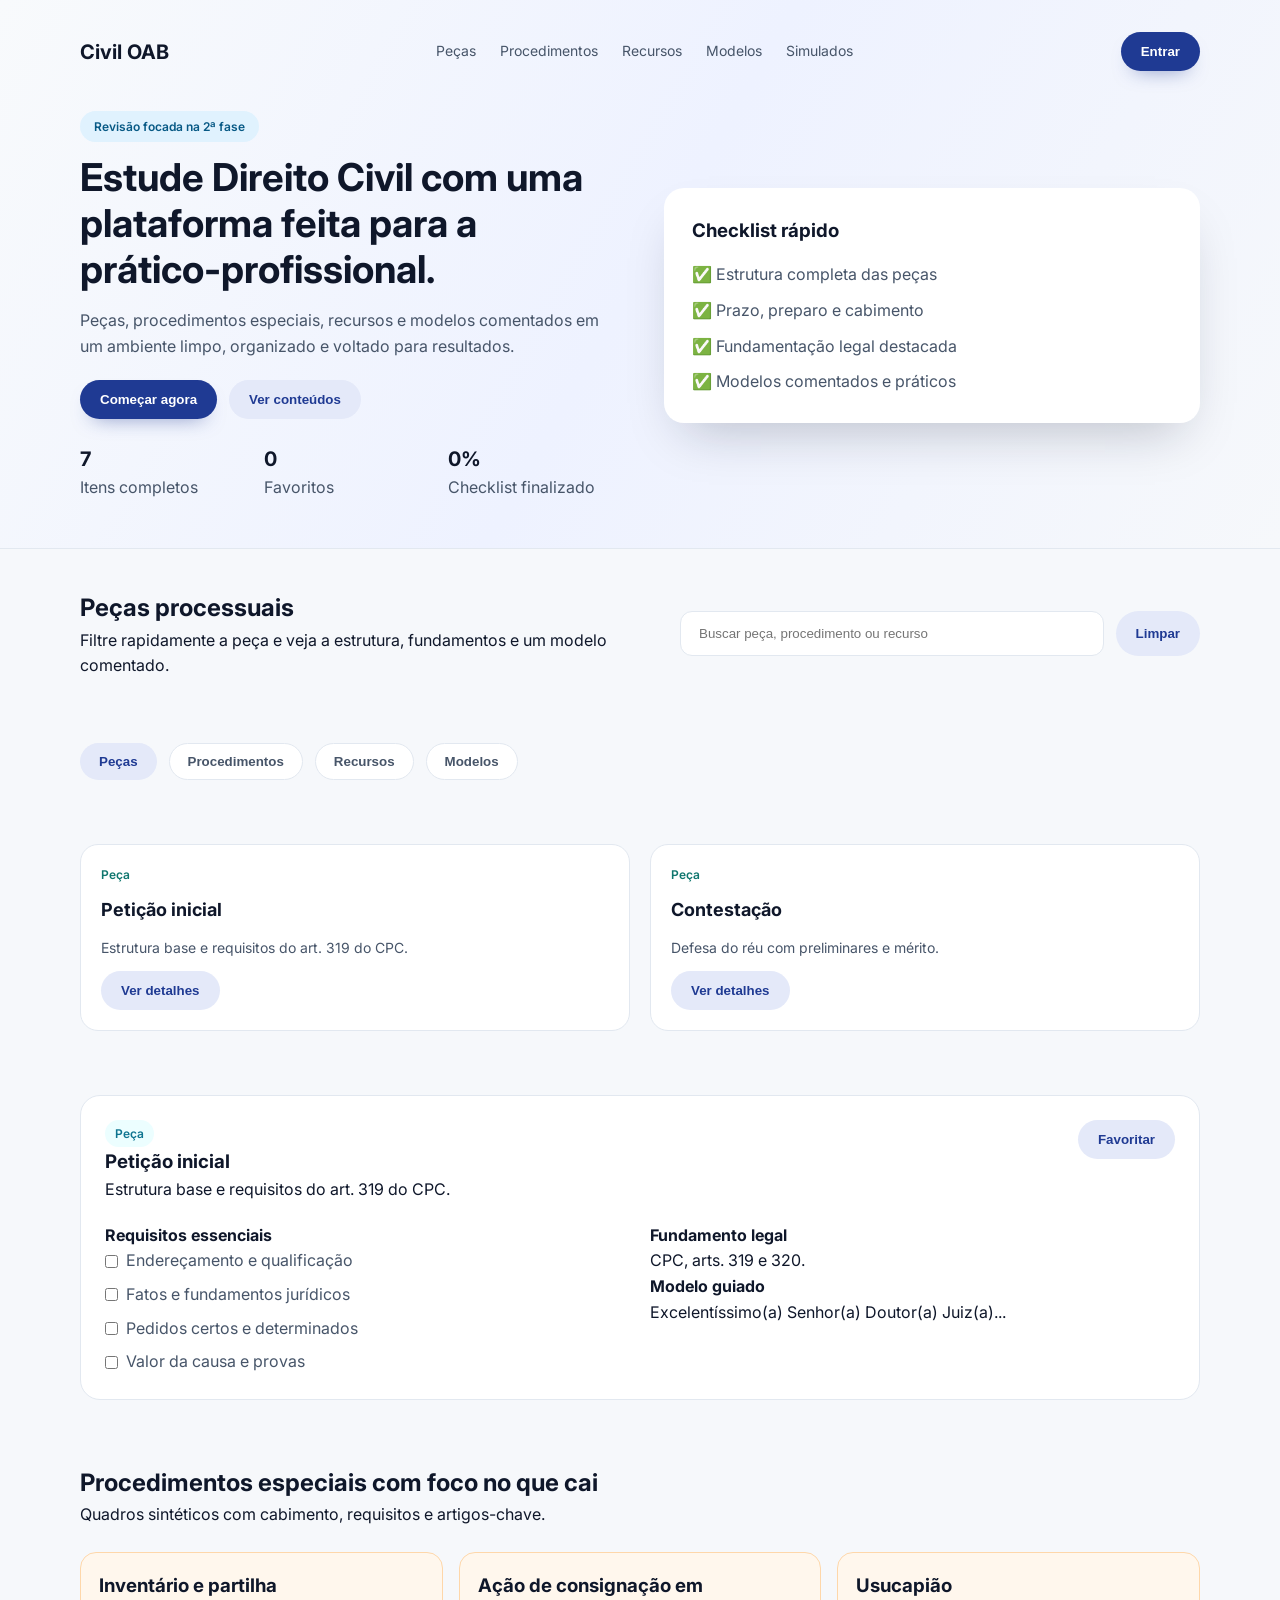
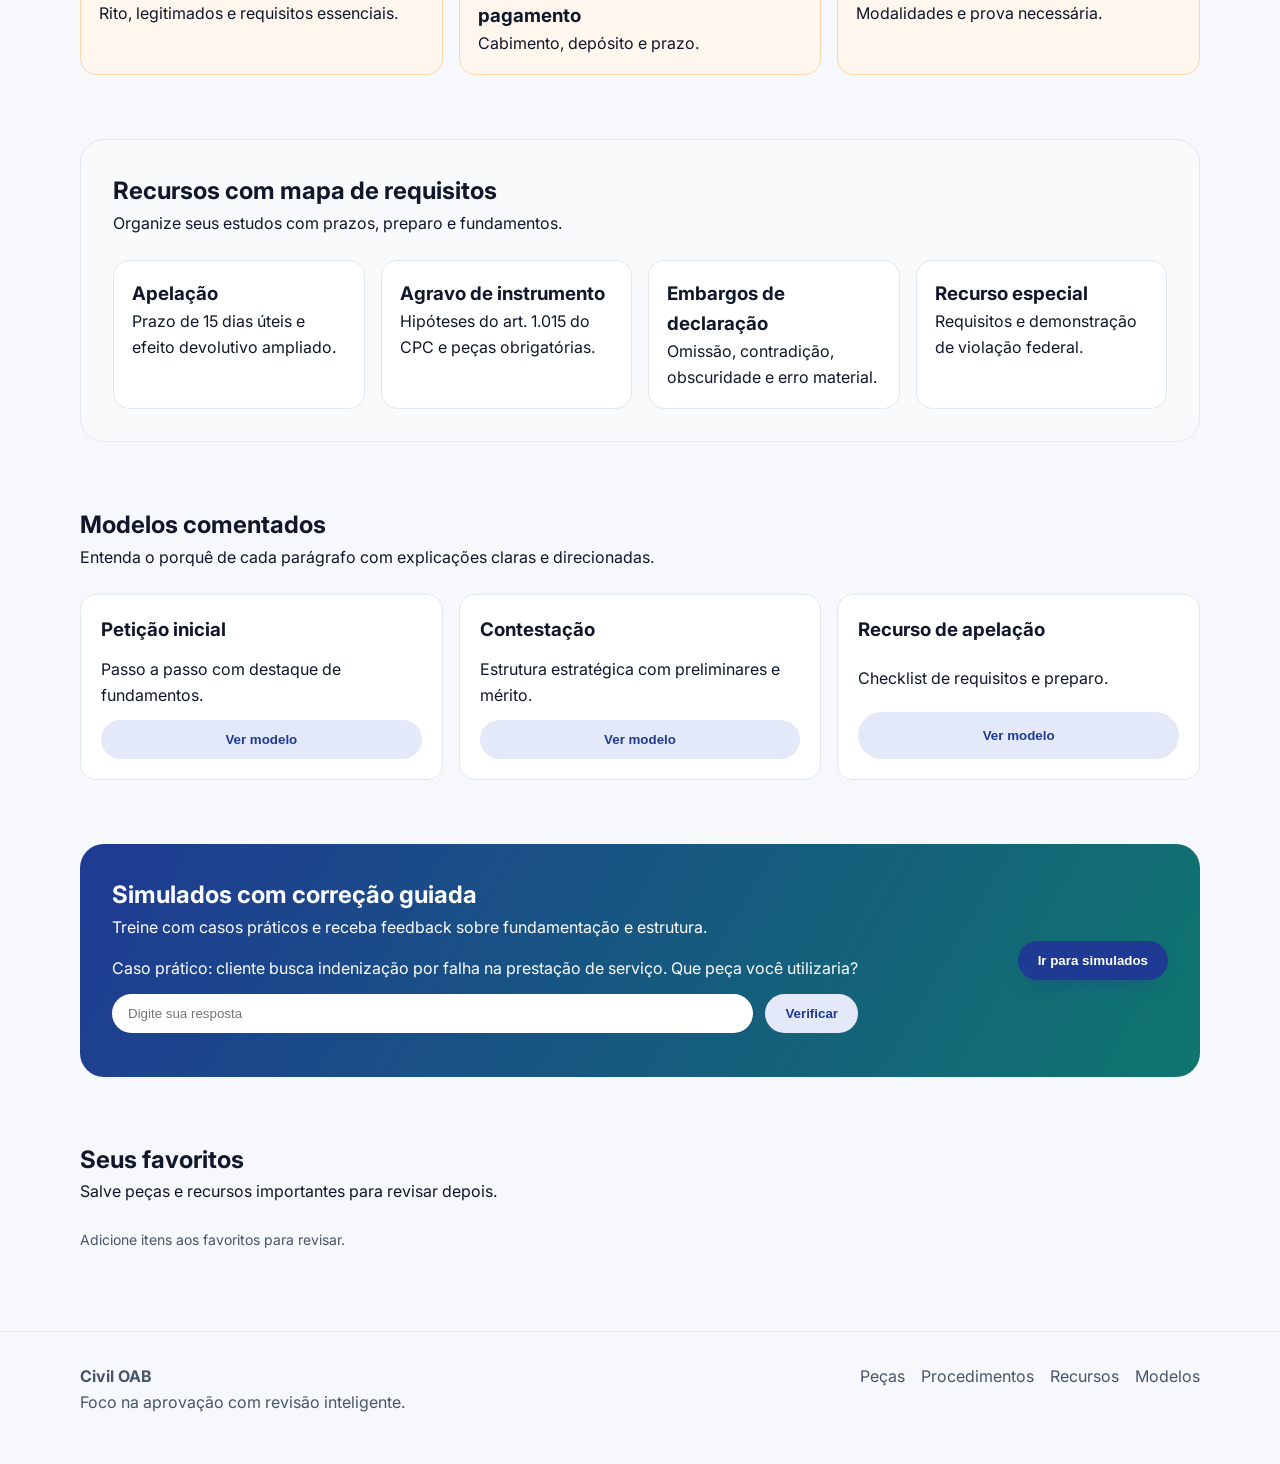
==== index.html @ 762226ee "Build MVP flow with data-driven content" ====
<!doctype html>
<html lang="pt-BR">
  <head>
    <meta charset="UTF-8" />
    <meta name="viewport" content="width=device-width, initial-scale=1.0" />
    <title>Revisão OAB 2ª Fase – Direito Civil</title>
    <link rel="preconnect" href="https://fonts.googleapis.com" />
    <link rel="preconnect" href="https://fonts.gstatic.com" crossorigin />
    <link
      href="https://fonts.googleapis.com/css2?family=Inter:wght@300;400;500;600;700&display=swap"
      rel="stylesheet"
    />
    <link rel="stylesheet" href="styles.css" />
  </head>
  <body>
    <div class="app">
      <header class="hero">
        <nav class="nav">
          <div class="logo">Civil OAB</div>
          <div class="nav-links">
            <a href="#pecas">Peças</a>
            <a href="#procedimentos">Procedimentos</a>
            <a href="#recursos">Recursos</a>
            <a href="#modelos">Modelos</a>
            <a href="#simulados">Simulados</a>
          </div>
          <button class="btn-primary">Entrar</button>
        </nav>

        <div class="hero-content">
          <div>
            <p class="pill">Revisão focada na 2ª fase</p>
            <h1>
              Estude Direito Civil com uma plataforma feita para a
              prático-profissional.
            </h1>
            <p class="subtitle">
              Peças, procedimentos especiais, recursos e modelos comentados em
              um ambiente limpo, organizado e voltado para resultados.
            </p>
            <div class="hero-actions">
              <button class="btn-primary">Começar agora</button>
              <button class="btn-secondary">Ver conteúdos</button>
            </div>
            <div class="stats">
              <div>
                <strong id="total-items">0</strong>
                <span>Itens completos</span>
              </div>
              <div>
                <strong id="favorite-count">0</strong>
                <span>Favoritos</span>
              </div>
              <div>
                <strong id="progress-count">0%</strong>
                <span>Checklist finalizado</span>
              </div>
            </div>
          </div>
          <div class="hero-card">
            <h3>Checklist rápido</h3>
            <ul>
              <li>✅ Estrutura completa das peças</li>
              <li>✅ Prazo, preparo e cabimento</li>
              <li>✅ Fundamentação legal destacada</li>
              <li>✅ Modelos comentados e práticos</li>
            </ul>
          </div>
        </div>
      </header>

      <main>
        <section class="search" id="pecas">
          <div>
            <h2>Peças processuais</h2>
            <p>
              Filtre rapidamente a peça e veja a estrutura, fundamentos e um
              modelo comentado.
            </p>
          </div>
          <div class="search-actions">
            <input
              type="text"
              id="search-input"
              placeholder="Buscar peça, procedimento ou recurso"
            />
            <button class="btn-secondary" id="clear-search">Limpar</button>
          </div>
        </section>

        <section class="tabs">
          <button class="tab active" data-category="pieces">Peças</button>
          <button class="tab" data-category="procedures">Procedimentos</button>
          <button class="tab" data-category="resources">Recursos</button>
          <button class="tab" data-category="models">Modelos</button>
        </section>

        <section class="grid" id="cards-container"></section>

        <section class="detail" id="detail-panel">
          <div class="detail-header">
            <div>
              <span class="tag" id="detail-type">Peça</span>
              <h3 id="detail-title">Selecione um item para ver detalhes</h3>
              <p id="detail-summary">Clique em um card para abrir.</p>
            </div>
            <button class="btn-secondary" id="favorite-toggle">
              Favoritar
            </button>
          </div>
          <div class="detail-body">
            <div>
              <h4>Requisitos essenciais</h4>
              <ul id="detail-requirements"></ul>
            </div>
            <div>
              <h4>Fundamento legal</h4>
              <p id="detail-foundation"></p>
              <h4>Modelo guiado</h4>
              <p id="detail-model"></p>
            </div>
          </div>
        </section>

        <section class="focus" id="procedimentos">
          <div>
            <h2>Procedimentos especiais com foco no que cai</h2>
            <p>
              Quadros sintéticos com cabimento, requisitos e artigos-chave.
            </p>
          </div>
          <div class="focus-cards">
            <article>
              <h3>Inventário e partilha</h3>
              <p>Rito, legitimados e requisitos essenciais.</p>
            </article>
            <article>
              <h3>Ação de consignação em pagamento</h3>
              <p>Cabimento, depósito e prazo.</p>
            </article>
            <article>
              <h3>Usucapião</h3>
              <p>Modalidades e prova necessária.</p>
            </article>
          </div>
        </section>

        <section class="resources" id="recursos">
          <div class="resources-header">
            <h2>Recursos com mapa de requisitos</h2>
            <p>
              Organize seus estudos com prazos, preparo e fundamentos.
            </p>
          </div>
          <div class="resources-grid">
            <div>
              <h3>Apelação</h3>
              <p>Prazo de 15 dias úteis e efeito devolutivo ampliado.</p>
            </div>
            <div>
              <h3>Agravo de instrumento</h3>
              <p>Hipóteses do art. 1.015 do CPC e peças obrigatórias.</p>
            </div>
            <div>
              <h3>Embargos de declaração</h3>
              <p>Omissão, contradição, obscuridade e erro material.</p>
            </div>
            <div>
              <h3>Recurso especial</h3>
              <p>Requisitos e demonstração de violação federal.</p>
            </div>
          </div>
        </section>

        <section class="models" id="modelos">
          <div>
            <h2>Modelos comentados</h2>
            <p>
              Entenda o porquê de cada parágrafo com explicações claras e
              direcionadas.
            </p>
          </div>
          <div class="models-grid">
            <div class="model-card">
              <h3>Petição inicial</h3>
              <p>Passo a passo com destaque de fundamentos.</p>
              <button class="btn-secondary">Ver modelo</button>
            </div>
            <div class="model-card">
              <h3>Contestação</h3>
              <p>Estrutura estratégica com preliminares e mérito.</p>
              <button class="btn-secondary">Ver modelo</button>
            </div>
            <div class="model-card">
              <h3>Recurso de apelação</h3>
              <p>Checklist de requisitos e preparo.</p>
              <button class="btn-secondary">Ver modelo</button>
            </div>
          </div>
        </section>

        <section class="cta" id="simulados">
          <div>
            <h2>Simulados com correção guiada</h2>
            <p>
              Treine com casos práticos e receba feedback sobre fundamentação e
              estrutura.
            </p>
            <div class="simulado">
              <p id="simulado-text">
                Caso prático: cliente busca indenização por falha na prestação
                de serviço. Que peça você utilizaria?
              </p>
              <div class="simulado-actions">
                <input
                  type="text"
                  id="simulado-answer"
                  placeholder="Digite sua resposta"
                />
                <button class="btn-secondary" id="simulado-check">
                  Verificar
                </button>
              </div>
              <p class="simulado-feedback" id="simulado-feedback"></p>
            </div>
          </div>
          <button class="btn-primary">Ir para simulados</button>
        </section>

        <section class="favorites">
          <div>
            <h2>Seus favoritos</h2>
            <p>
              Salve peças e recursos importantes para revisar depois.
            </p>
          </div>
          <div class="favorites-list" id="favorites-list"></div>
        </section>
      </main>

      <footer>
        <div>
          <strong>Civil OAB</strong>
          <p>Foco na aprovação com revisão inteligente.</p>
        </div>
        <div class="footer-links">
          <a href="#pecas">Peças</a>
          <a href="#procedimentos">Procedimentos</a>
          <a href="#recursos">Recursos</a>
          <a href="#modelos">Modelos</a>
        </div>
      </footer>
    </div>

    <script src="app.js"></script>
  </body>
</html>
---- styles.css ----
:root {
  color-scheme: light;
  --bg: #f6f8fb;
  --card: #ffffff;
  --text: #0f172a;
  --muted: #475569;
  --primary: #1f3a93;
  --primary-soft: #e4e9f9;
  --accent: #0f766e;
  --border: #e2e8f0;
  --shadow: 0 25px 50px -20px rgba(15, 23, 42, 0.25);
}

* {
  box-sizing: border-box;
  margin: 0;
  padding: 0;
}

body {
  font-family: "Inter", sans-serif;
  background: var(--bg);
  color: var(--text);
  line-height: 1.6;
}

a {
  color: inherit;
  text-decoration: none;
}

.app {
  min-height: 100vh;
  display: flex;
  flex-direction: column;
}

.hero {
  padding: 32px 80px 48px;
  background: linear-gradient(120deg, #f8fafc 0%, #eef2ff 50%, #f6f8fb 100%);
  border-bottom: 1px solid var(--border);
}

.nav {
  display: flex;
  align-items: center;
  justify-content: space-between;
  gap: 24px;
}

.logo {
  font-weight: 700;
  font-size: 20px;
}

.nav-links {
  display: flex;
  gap: 24px;
  font-size: 14px;
  color: var(--muted);
}

.btn-primary,
.btn-secondary {
  border: none;
  padding: 12px 20px;
  border-radius: 999px;
  font-weight: 600;
  cursor: pointer;
  transition: transform 0.2s ease, box-shadow 0.2s ease;
}

.btn-primary {
  background: var(--primary);
  color: #fff;
  box-shadow: 0 10px 20px -12px rgba(31, 58, 147, 0.6);
}

.btn-secondary {
  background: var(--primary-soft);
  color: var(--primary);
}

.btn-primary:hover,
.btn-secondary:hover {
  transform: translateY(-1px);
}

.hero-content {
  display: grid;
  grid-template-columns: repeat(auto-fit, minmax(260px, 1fr));
  gap: 48px;
  margin-top: 40px;
  align-items: center;
}

.hero h1 {
  font-size: clamp(28px, 3vw, 42px);
  line-height: 1.2;
  margin: 12px 0 16px;
}

.subtitle {
  color: var(--muted);
  max-width: 520px;
}

.pill {
  display: inline-flex;
  align-items: center;
  gap: 8px;
  background: #e0f2fe;
  color: #075985;
  padding: 6px 14px;
  border-radius: 999px;
  font-weight: 600;
  font-size: 12px;
}

.hero-actions {
  display: flex;
  gap: 12px;
  margin-top: 20px;
  flex-wrap: wrap;
}

.stats {
  display: grid;
  grid-template-columns: repeat(auto-fit, minmax(140px, 1fr));
  gap: 16px;
  margin-top: 24px;
  color: var(--muted);
}

.stats strong {
  display: block;
  font-size: 20px;
  color: var(--text);
}

.hero-card {
  background: var(--card);
  padding: 28px;
  border-radius: 20px;
  box-shadow: var(--shadow);
}

.hero-card ul {
  list-style: none;
  margin-top: 16px;
  display: grid;
  gap: 10px;
  color: var(--muted);
}

main {
  padding: 40px 80px 80px;
  display: flex;
  flex-direction: column;
  gap: 64px;
}

.search {
  display: flex;
  align-items: center;
  justify-content: space-between;
  gap: 32px;
}

.search-actions {
  display: flex;
  gap: 12px;
  width: 100%;
  max-width: 520px;
}

.search input {
  flex: 1;
  padding: 14px 18px;
  border-radius: 12px;
  border: 1px solid var(--border);
  background: var(--card);
}

.tabs {
  display: flex;
  gap: 12px;
  flex-wrap: wrap;
}

.tab {
  border: 1px solid var(--border);
  padding: 10px 18px;
  border-radius: 999px;
  background: var(--card);
  cursor: pointer;
  font-weight: 600;
  color: var(--muted);
}

.tab.active {
  background: var(--primary-soft);
  color: var(--primary);
  border-color: transparent;
}

.grid {
  display: grid;
  grid-template-columns: repeat(auto-fit, minmax(220px, 1fr));
  gap: 20px;
}

.card {
  background: var(--card);
  border-radius: 18px;
  padding: 20px;
  border: 1px solid var(--border);
  display: grid;
  gap: 12px;
}

.card span {
  font-size: 12px;
  font-weight: 600;
  color: var(--accent);
}

.card h3 {
  font-size: 18px;
}

.card p {
  color: var(--muted);
  font-size: 14px;
}

.card button {
  justify-self: start;
}

.empty {
  color: var(--muted);
  font-size: 14px;
}

.detail {
  background: var(--card);
  border-radius: 20px;
  padding: 24px;
  border: 1px solid var(--border);
  display: grid;
  gap: 20px;
}

.detail-header {
  display: flex;
  justify-content: space-between;
  align-items: flex-start;
  gap: 16px;
  flex-wrap: wrap;
}

.tag {
  display: inline-flex;
  padding: 4px 10px;
  border-radius: 999px;
  background: #ecfeff;
  color: #0e7490;
  font-size: 12px;
  font-weight: 600;
}

.detail-body {
  display: grid;
  grid-template-columns: repeat(auto-fit, minmax(240px, 1fr));
  gap: 20px;
}

.detail-body ul {
  list-style: none;
  display: grid;
  gap: 8px;
  color: var(--muted);
}

.detail-body li {
  display: flex;
  align-items: center;
  gap: 8px;
}

.detail-body input {
  accent-color: var(--primary);
}

.focus {
  display: grid;
  gap: 24px;
}

.focus-cards {
  display: grid;
  grid-template-columns: repeat(auto-fit, minmax(220px, 1fr));
  gap: 16px;
}

.focus-cards article {
  background: #fff7ed;
  border: 1px solid #fed7aa;
  padding: 18px;
  border-radius: 16px;
}

.resources {
  display: grid;
  gap: 24px;
  background: #f8fafc;
  padding: 32px;
  border-radius: 24px;
  border: 1px solid var(--border);
}

.resources-grid {
  display: grid;
  grid-template-columns: repeat(auto-fit, minmax(220px, 1fr));
  gap: 16px;
}

.resources-grid div {
  background: var(--card);
  border-radius: 16px;
  padding: 18px;
  border: 1px solid var(--border);
}

.models {
  display: grid;
  gap: 24px;
}

.models-grid {
  display: grid;
  grid-template-columns: repeat(auto-fit, minmax(240px, 1fr));
  gap: 16px;
}

.model-card {
  background: var(--card);
  padding: 20px;
  border-radius: 16px;
  border: 1px solid var(--border);
  display: grid;
  gap: 12px;
}

.cta {
  background: linear-gradient(120deg, #1f3a93 0%, #0f766e 100%);
  color: #fff;
  padding: 32px;
  border-radius: 24px;
  display: flex;
  align-items: center;
  justify-content: space-between;
  gap: 24px;
  flex-wrap: wrap;
}

.simulado {
  margin-top: 16px;
  display: grid;
  gap: 12px;
}

.simulado-actions {
  display: flex;
  gap: 12px;
  flex-wrap: wrap;
}

.simulado-actions input {
  flex: 1;
  min-width: 220px;
  padding: 12px 16px;
  border-radius: 999px;
  border: none;
}

.simulado-feedback {
  font-weight: 600;
}

.favorites {
  display: grid;
  gap: 24px;
}

.favorites-list {
  display: grid;
  gap: 12px;
}

.favorite-item {
  background: var(--card);
  border-radius: 12px;
  padding: 12px 16px;
  border: 1px solid var(--border);
  display: flex;
  justify-content: space-between;
  align-items: center;
}

footer {
  padding: 32px 80px 48px;
  border-top: 1px solid var(--border);
  display: flex;
  justify-content: space-between;
  color: var(--muted);
}

.footer-links {
  display: flex;
  gap: 16px;
}

@media (max-width: 900px) {
  .hero,
  main,
  footer {
    padding-left: 24px;
    padding-right: 24px;
  }

  .nav {
    flex-direction: column;
    align-items: flex-start;
  }

  .nav-links {
    flex-wrap: wrap;
  }

  .search {
    flex-direction: column;
    align-items: flex-start;
  }

  .search-actions {
    flex-direction: column;
  }
}
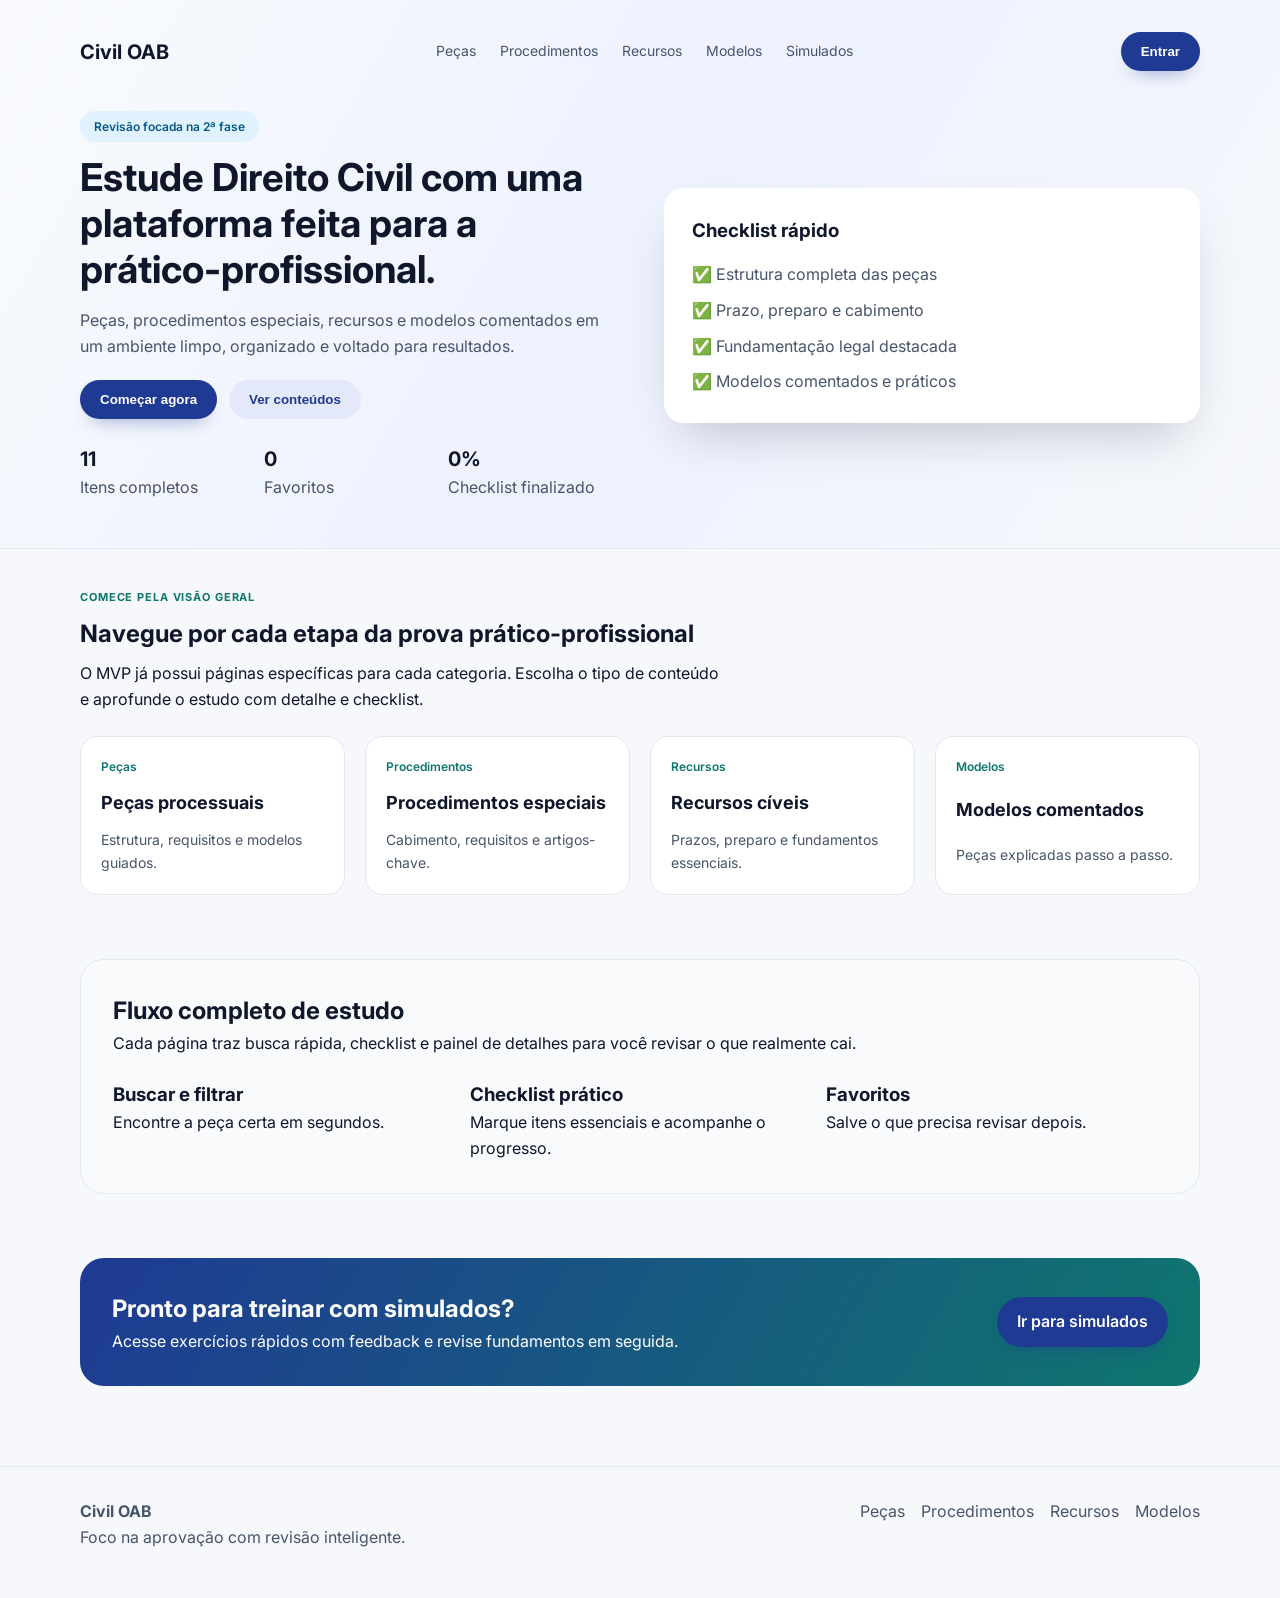
==== commit 83b0bb32: "Add multi-page MVP structure and design system" ====
--- a/index.html
+++ b/index.html
@@ -18,11 +18,11 @@
         <nav class="nav">
           <div class="logo">Civil OAB</div>
           <div class="nav-links">
-            <a href="#pecas">Peças</a>
-            <a href="#procedimentos">Procedimentos</a>
-            <a href="#recursos">Recursos</a>
-            <a href="#modelos">Modelos</a>
-            <a href="#simulados">Simulados</a>
+            <a href="pecas.html">Peças</a>
+            <a href="procedimentos.html">Procedimentos</a>
+            <a href="recursos.html">Recursos</a>
+            <a href="modelos.html">Modelos</a>
+            <a href="simulados.html">Simulados</a>
           </div>
           <button class="btn-primary">Entrar</button>
         </nav>
@@ -70,171 +70,72 @@
       </header>
 
       <main>
-        <section class="search" id="pecas">
-          <div>
-            <h2>Peças processuais</h2>
+        <section class="section">
+          <div class="section-header">
+            <span class="eyebrow">Comece pela visão geral</span>
+            <h2>Navegue por cada etapa da prova prático-profissional</h2>
             <p>
-              Filtre rapidamente a peça e veja a estrutura, fundamentos e um
-              modelo comentado.
+              O MVP já possui páginas específicas para cada categoria. Escolha
+              o tipo de conteúdo e aprofunde o estudo com detalhe e checklist.
             </p>
           </div>
-          <div class="search-actions">
-            <input
-              type="text"
-              id="search-input"
-              placeholder="Buscar peça, procedimento ou recurso"
-            />
-            <button class="btn-secondary" id="clear-search">Limpar</button>
+          <div class="grid">
+            <a class="card" href="pecas.html">
+              <span>Peças</span>
+              <h3>Peças processuais</h3>
+              <p>Estrutura, requisitos e modelos guiados.</p>
+            </a>
+            <a class="card" href="procedimentos.html">
+              <span>Procedimentos</span>
+              <h3>Procedimentos especiais</h3>
+              <p>Cabimento, requisitos e artigos-chave.</p>
+            </a>
+            <a class="card" href="recursos.html">
+              <span>Recursos</span>
+              <h3>Recursos cíveis</h3>
+              <p>Prazos, preparo e fundamentos essenciais.</p>
+            </a>
+            <a class="card" href="modelos.html">
+              <span>Modelos</span>
+              <h3>Modelos comentados</h3>
+              <p>Peças explicadas passo a passo.</p>
+            </a>
           </div>
         </section>
 
-        <section class="tabs">
-          <button class="tab active" data-category="pieces">Peças</button>
-          <button class="tab" data-category="procedures">Procedimentos</button>
-          <button class="tab" data-category="resources">Recursos</button>
-          <button class="tab" data-category="models">Modelos</button>
-        </section>
-
-        <section class="grid" id="cards-container"></section>
-
-        <section class="detail" id="detail-panel">
-          <div class="detail-header">
+        <section class="section highlight">
+          <div>
+            <h2>Fluxo completo de estudo</h2>
+            <p>
+              Cada página traz busca rápida, checklist e painel de detalhes para
+              você revisar o que realmente cai.
+            </p>
+          </div>
+          <div class="highlight-grid">
             <div>
-              <span class="tag" id="detail-type">Peça</span>
-              <h3 id="detail-title">Selecione um item para ver detalhes</h3>
-              <p id="detail-summary">Clique em um card para abrir.</p>
-            </div>
-            <button class="btn-secondary" id="favorite-toggle">
-              Favoritar
-            </button>
-          </div>
-          <div class="detail-body">
-            <div>
-              <h4>Requisitos essenciais</h4>
-              <ul id="detail-requirements"></ul>
+              <h3>Buscar e filtrar</h3>
+              <p>Encontre a peça certa em segundos.</p>
             </div>
             <div>
-              <h4>Fundamento legal</h4>
-              <p id="detail-foundation"></p>
-              <h4>Modelo guiado</h4>
-              <p id="detail-model"></p>
+              <h3>Checklist prático</h3>
+              <p>Marque itens essenciais e acompanhe o progresso.</p>
+            </div>
+            <div>
+              <h3>Favoritos</h3>
+              <p>Salve o que precisa revisar depois.</p>
             </div>
           </div>
         </section>
 
-        <section class="focus" id="procedimentos">
+        <section class="cta">
           <div>
-            <h2>Procedimentos especiais com foco no que cai</h2>
+            <h2>Pronto para treinar com simulados?</h2>
             <p>
-              Quadros sintéticos com cabimento, requisitos e artigos-chave.
+              Acesse exercícios rápidos com feedback e revise fundamentos em
+              seguida.
             </p>
           </div>
-          <div class="focus-cards">
-            <article>
-              <h3>Inventário e partilha</h3>
-              <p>Rito, legitimados e requisitos essenciais.</p>
-            </article>
-            <article>
-              <h3>Ação de consignação em pagamento</h3>
-              <p>Cabimento, depósito e prazo.</p>
-            </article>
-            <article>
-              <h3>Usucapião</h3>
-              <p>Modalidades e prova necessária.</p>
-            </article>
-          </div>
-        </section>
-
-        <section class="resources" id="recursos">
-          <div class="resources-header">
-            <h2>Recursos com mapa de requisitos</h2>
-            <p>
-              Organize seus estudos com prazos, preparo e fundamentos.
-            </p>
-          </div>
-          <div class="resources-grid">
-            <div>
-              <h3>Apelação</h3>
-              <p>Prazo de 15 dias úteis e efeito devolutivo ampliado.</p>
-            </div>
-            <div>
-              <h3>Agravo de instrumento</h3>
-              <p>Hipóteses do art. 1.015 do CPC e peças obrigatórias.</p>
-            </div>
-            <div>
-              <h3>Embargos de declaração</h3>
-              <p>Omissão, contradição, obscuridade e erro material.</p>
-            </div>
-            <div>
-              <h3>Recurso especial</h3>
-              <p>Requisitos e demonstração de violação federal.</p>
-            </div>
-          </div>
-        </section>
-
-        <section class="models" id="modelos">
-          <div>
-            <h2>Modelos comentados</h2>
-            <p>
-              Entenda o porquê de cada parágrafo com explicações claras e
-              direcionadas.
-            </p>
-          </div>
-          <div class="models-grid">
-            <div class="model-card">
-              <h3>Petição inicial</h3>
-              <p>Passo a passo com destaque de fundamentos.</p>
-              <button class="btn-secondary">Ver modelo</button>
-            </div>
-            <div class="model-card">
-              <h3>Contestação</h3>
-              <p>Estrutura estratégica com preliminares e mérito.</p>
-              <button class="btn-secondary">Ver modelo</button>
-            </div>
-            <div class="model-card">
-              <h3>Recurso de apelação</h3>
-              <p>Checklist de requisitos e preparo.</p>
-              <button class="btn-secondary">Ver modelo</button>
-            </div>
-          </div>
-        </section>
-
-        <section class="cta" id="simulados">
-          <div>
-            <h2>Simulados com correção guiada</h2>
-            <p>
-              Treine com casos práticos e receba feedback sobre fundamentação e
-              estrutura.
-            </p>
-            <div class="simulado">
-              <p id="simulado-text">
-                Caso prático: cliente busca indenização por falha na prestação
-                de serviço. Que peça você utilizaria?
-              </p>
-              <div class="simulado-actions">
-                <input
-                  type="text"
-                  id="simulado-answer"
-                  placeholder="Digite sua resposta"
-                />
-                <button class="btn-secondary" id="simulado-check">
-                  Verificar
-                </button>
-              </div>
-              <p class="simulado-feedback" id="simulado-feedback"></p>
-            </div>
-          </div>
-          <button class="btn-primary">Ir para simulados</button>
-        </section>
-
-        <section class="favorites">
-          <div>
-            <h2>Seus favoritos</h2>
-            <p>
-              Salve peças e recursos importantes para revisar depois.
-            </p>
-          </div>
-          <div class="favorites-list" id="favorites-list"></div>
+          <a class="btn-primary" href="simulados.html">Ir para simulados</a>
         </section>
       </main>
 
@@ -244,10 +145,10 @@
           <p>Foco na aprovação com revisão inteligente.</p>
         </div>
         <div class="footer-links">
-          <a href="#pecas">Peças</a>
-          <a href="#procedimentos">Procedimentos</a>
-          <a href="#recursos">Recursos</a>
-          <a href="#modelos">Modelos</a>
+          <a href="pecas.html">Peças</a>
+          <a href="procedimentos.html">Procedimentos</a>
+          <a href="recursos.html">Recursos</a>
+          <a href="modelos.html">Modelos</a>
         </div>
       </footer>
     </div>
--- a/styles.css
+++ b/styles.css
@@ -35,10 +35,15 @@
   flex-direction: column;
 }
 
-.hero {
+.hero,
+.page-hero {
   padding: 32px 80px 48px;
   background: linear-gradient(120deg, #f8fafc 0%, #eef2ff 50%, #f6f8fb 100%);
   border-bottom: 1px solid var(--border);
+}
+
+.page-hero {
+  padding-bottom: 36px;
 }
 
 .nav {
@@ -68,6 +73,9 @@
   font-weight: 600;
   cursor: pointer;
   transition: transform 0.2s ease, box-shadow 0.2s ease;
+  display: inline-flex;
+  align-items: center;
+  justify-content: center;
 }
 
 .btn-primary {
@@ -86,7 +94,8 @@
   transform: translateY(-1px);
 }
 
-.hero-content {
+.hero-content,
+.page-hero-content {
   display: grid;
   grid-template-columns: repeat(auto-fit, minmax(260px, 1fr));
   gap: 48px;
@@ -94,7 +103,8 @@
   align-items: center;
 }
 
-.hero h1 {
+.hero h1,
+.page-hero h1 {
   font-size: clamp(28px, 3vw, 42px);
   line-height: 1.2;
   margin: 12px 0 16px;
@@ -103,6 +113,14 @@
 .subtitle {
   color: var(--muted);
   max-width: 520px;
+}
+
+.eyebrow {
+  text-transform: uppercase;
+  letter-spacing: 0.08em;
+  font-size: 11px;
+  font-weight: 700;
+  color: var(--accent);
 }
 
 .pill {
@@ -158,6 +176,30 @@
   display: flex;
   flex-direction: column;
   gap: 64px;
+}
+
+.section {
+  display: grid;
+  gap: 24px;
+}
+
+.section-header {
+  max-width: 640px;
+  display: grid;
+  gap: 8px;
+}
+
+.highlight {
+  background: #f8fafc;
+  padding: 32px;
+  border-radius: 24px;
+  border: 1px solid var(--border);
+}
+
+.highlight-grid {
+  display: grid;
+  grid-template-columns: repeat(auto-fit, minmax(200px, 1fr));
+  gap: 16px;
 }
 
 .search {
@@ -293,66 +335,6 @@
   accent-color: var(--primary);
 }
 
-.focus {
-  display: grid;
-  gap: 24px;
-}
-
-.focus-cards {
-  display: grid;
-  grid-template-columns: repeat(auto-fit, minmax(220px, 1fr));
-  gap: 16px;
-}
-
-.focus-cards article {
-  background: #fff7ed;
-  border: 1px solid #fed7aa;
-  padding: 18px;
-  border-radius: 16px;
-}
-
-.resources {
-  display: grid;
-  gap: 24px;
-  background: #f8fafc;
-  padding: 32px;
-  border-radius: 24px;
-  border: 1px solid var(--border);
-}
-
-.resources-grid {
-  display: grid;
-  grid-template-columns: repeat(auto-fit, minmax(220px, 1fr));
-  gap: 16px;
-}
-
-.resources-grid div {
-  background: var(--card);
-  border-radius: 16px;
-  padding: 18px;
-  border: 1px solid var(--border);
-}
-
-.models {
-  display: grid;
-  gap: 24px;
-}
-
-.models-grid {
-  display: grid;
-  grid-template-columns: repeat(auto-fit, minmax(240px, 1fr));
-  gap: 16px;
-}
-
-.model-card {
-  background: var(--card);
-  padding: 20px;
-  border-radius: 16px;
-  border: 1px solid var(--border);
-  display: grid;
-  gap: 12px;
-}
-
 .cta {
   background: linear-gradient(120deg, #1f3a93 0%, #0f766e 100%);
   color: #fff;
@@ -365,28 +347,31 @@
   flex-wrap: wrap;
 }
 
-.simulado {
-  margin-top: 16px;
-  display: grid;
-  gap: 12px;
-}
-
-.simulado-actions {
-  display: flex;
-  gap: 12px;
-  flex-wrap: wrap;
-}
-
-.simulado-actions input {
-  flex: 1;
-  min-width: 220px;
+.simulado-card {
+  display: grid;
+  gap: 12px;
+  background: var(--card);
+  padding: 20px;
+  border-radius: 16px;
+  border: 1px solid var(--border);
+  max-width: 480px;
+}
+
+.simulado-card input {
   padding: 12px 16px;
   border-radius: 999px;
-  border: none;
+  border: 1px solid var(--border);
 }
 
 .simulado-feedback {
   font-weight: 600;
+}
+
+.checklist {
+  list-style: none;
+  display: grid;
+  gap: 8px;
+  color: var(--muted);
 }
 
 .favorites {
@@ -407,6 +392,7 @@
   display: flex;
   justify-content: space-between;
   align-items: center;
+  gap: 16px;
 }
 
 footer {
@@ -424,6 +410,7 @@
 
 @media (max-width: 900px) {
   .hero,
+  .page-hero,
   main,
   footer {
     padding-left: 24px;
@@ -447,4 +434,9 @@
   .search-actions {
     flex-direction: column;
   }
-}
+
+  .cta {
+    flex-direction: column;
+    align-items: flex-start;
+  }
+}
